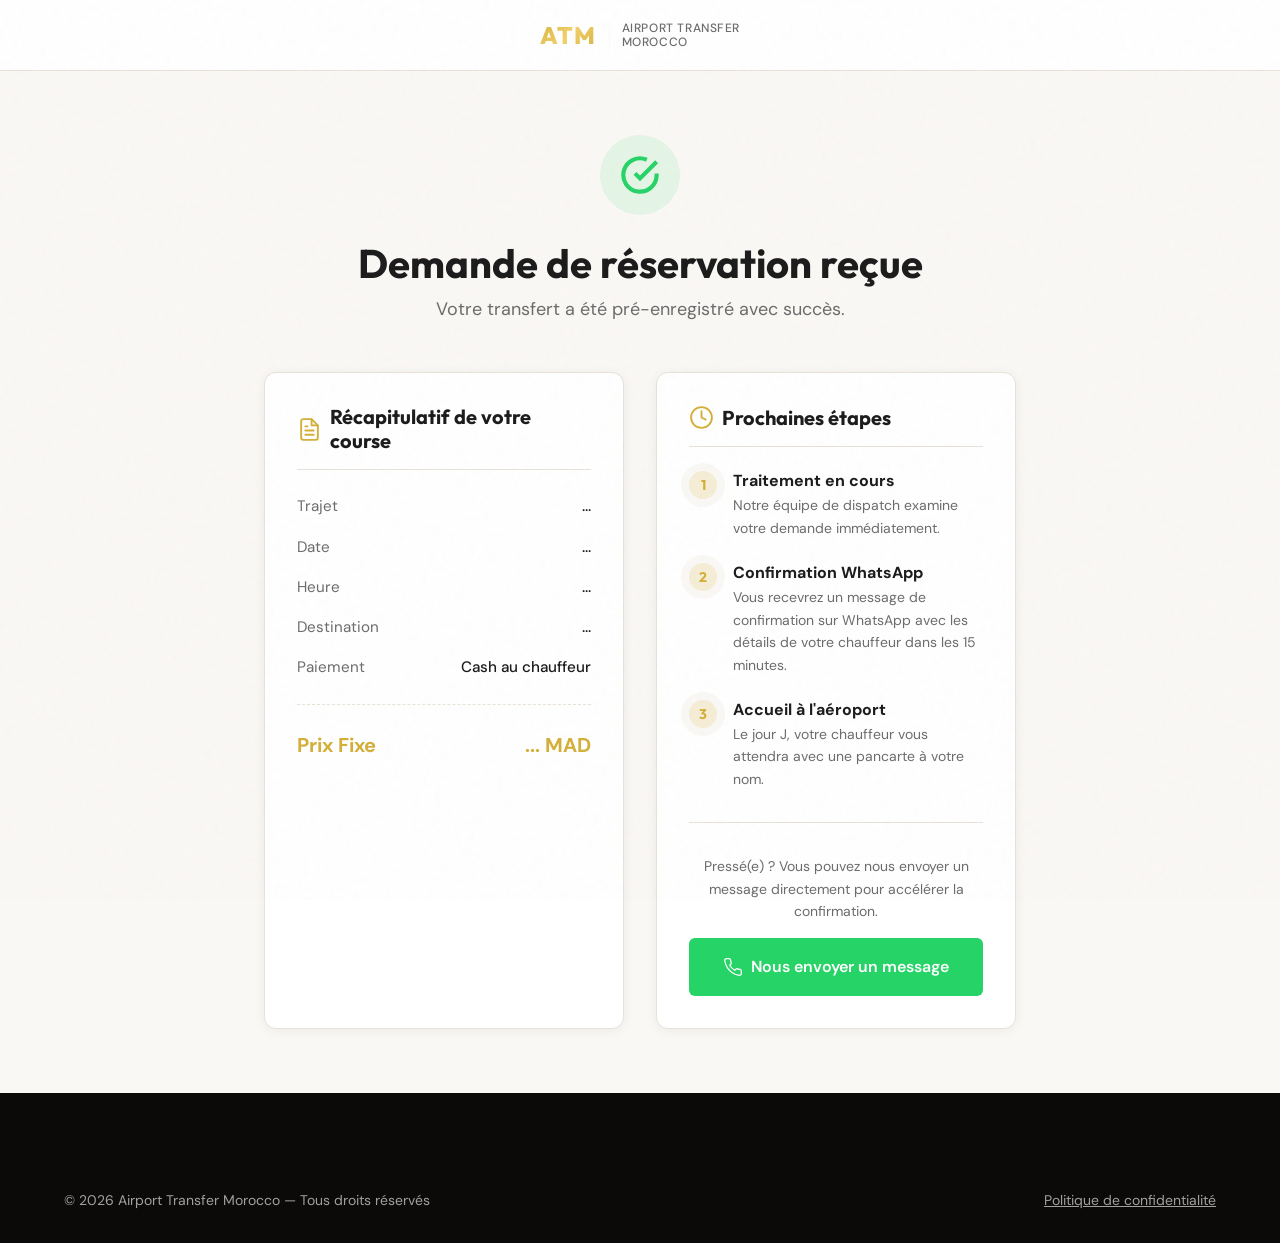
==== merci.html @ 4e2702f2 "Initial commit: Airport Transfer Landing Page" ====
<!DOCTYPE html>
<html lang="fr">
<head>
    <meta charset="UTF-8">
    <meta name="viewport" content="width=device-width, initial-scale=1.0">
    <title>Réservation Reçue | Airport Transfer Morocco</title>
    <meta name="robots" content="noindex, nofollow">
    
    <link rel="preconnect" href="https://fonts.googleapis.com">
    <link rel="preconnect" href="https://fonts.gstatic.com" crossorigin>
    <link href="https://fonts.googleapis.com/css2?family=DM+Sans:wght@400;500;700&family=Outfit:wght@400;500;600;700;800&display=swap" rel="stylesheet">

    <link rel="stylesheet" href="style.css">

    <!-- Google tag (gtag.js) - Placeholder for Ads Conversion -->
    <script async src="https://www.googletagmanager.com/gtag/js?id=AW-CONVERSION_ID"></script>
    <script>
      window.dataLayer = window.dataLayer || [];
      function gtag(){dataLayer.push(arguments);}
      gtag('js', new Date());
      gtag('config', 'AW-CONVERSION_ID');
      
      gtag('event', 'conversion', {
          'send_to': 'AW-CONVERSION_ID/CONVERSION_LABEL'
      });
    </script>

    <style>
        body {
            background-color: var(--bg);
        }

        /* Minimal Header for Checkout/Thank you page */
        .header-minimal {
            background-color: var(--bg-light);
            border-bottom: 1px solid var(--border);
            padding: 1rem 0;
            text-align: center;
        }

        .header-minimal .logo-wrapper {
            justify-content: center;
        }

        .header-minimal .logo {
            font-size: 1.5rem;
        }

        .header-minimal .logo-text {
            color: var(--text-muted);
        }

        .thank-you-container {
            max-width: 800px;
            margin: 4rem auto;
            padding: 0 1.5rem;
        }

        .success-header {
            text-align: center;
            margin-bottom: 3rem;
            animation: fadeInUp 0.6s ease-out;
        }

        .success-icon-large {
            display: inline-flex;
            align-items: center;
            justify-content: center;
            width: 80px;
            height: 80px;
            background-color: rgba(37, 211, 102, 0.1);
            border-radius: 50%;
            margin-bottom: 1.5rem;
        }

        .success-icon-large svg {
            width: 40px;
            height: 40px;
            stroke: var(--green);
            stroke-width: 2.5;
            fill: none;
        }

        .success-title {
            font-size: 2.5rem;
            color: var(--text);
            margin-bottom: 0.5rem;
        }

        .success-subtitle {
            font-size: 1.125rem;
            color: var(--text-muted);
        }

        .content-grid {
            display: grid;
            grid-template-columns: 1fr;
            gap: 2rem;
            animation: fadeInUp 0.8s ease-out;
        }

        @media (min-width: 768px) {
            .content-grid {
                grid-template-columns: 1fr 1fr;
            }
        }

        .info-card {
            background-color: var(--bg-light);
            border-radius: var(--radius-md);
            padding: 2rem;
            box-shadow: var(--shadow-sm);
            border: 1px solid var(--border);
        }

        .info-card h2 {
            font-size: 1.25rem;
            margin-bottom: 1.5rem;
            padding-bottom: 1rem;
            border-bottom: 1px solid var(--border);
            display: flex;
            align-items: center;
        }

        .info-card h2 svg {
            margin-right: 0.5rem;
            stroke: var(--gold);
        }

        /* Order Summary */
        .summary-list {
            list-style: none;
            padding: 0;
            margin: 0;
        }

        .summary-list li {
            display: flex;
            justify-content: space-between;
            margin-bottom: 1rem;
            font-size: 0.95rem;
        }

        .summary-list li span:first-child {
            color: var(--text-muted);
        }

        .summary-list li span:last-child {
            font-weight: 500;
            text-align: right;
            max-width: 60%;
        }

        .summary-total {
            display: flex;
            justify-content: space-between;
            margin-top: 1.5rem;
            padding-top: 1.5rem;
            border-top: 1px dashed var(--border);
            font-weight: 700;
            font-size: 1.25rem;
            color: var(--gold);
        }

        /* Next Steps */
        .next-steps-list {
            position: relative;
        }

        .step-item {
            display: flex;
            margin-bottom: 1.5rem;
        }

        .step-number {
            width: 28px;
            height: 28px;
            background-color: var(--gold-light);
            color: var(--gold);
            border-radius: 50%;
            display: flex;
            align-items: center;
            justify-content: center;
            font-weight: 700;
            font-size: 0.875rem;
            margin-right: 1rem;
            flex-shrink: 0;
        }

        .step-text h4 {
            font-size: 1rem;
            margin-bottom: 0.25rem;
            font-family: var(--font-body);
        }

        .step-text p {
            font-size: 0.875rem;
            color: var(--text-muted);
        }

        .whatsapp-cta {
            margin-top: 2rem;
            padding-top: 2rem;
            border-top: 1px solid var(--border);
            text-align: center;
        }

        .whatsapp-cta p {
            font-size: 0.875rem;
            color: var(--text-muted);
            margin-bottom: 1rem;
        }

        .btn-whatsapp-solid {
            display: inline-flex;
            align-items: center;
            justify-content: center;
            width: 100%;
            background: #25D366;
            color: #ffffff;
            padding: 1rem;
            border-radius: var(--radius-sm);
            font-weight: 600;
            transition: all 0.2s ease;
        }

        .btn-whatsapp-solid:hover {
            background: #1DA851;
            transform: translateY(-2px);
            color: #ffffff;
            box-shadow: 0 4px 15px rgba(37, 211, 102, 0.3);
        }

        @keyframes fadeInUp {
            from { opacity: 0; transform: translateY(20px); }
            to { opacity: 1; transform: translateY(0); }
        }
    </style>
</head>
<body>

    <!-- Minimal Checkout Header -->
    <header class="header-minimal">
        <div class="container">
            <a href="index.html" class="logo-wrapper" style="display:inline-flex;">
                <div class="logo">ATM</div>
                <div class="logo-divider"></div>
                <div class="logo-text" style="text-align:left;">Airport Transfer<br>Morocco</div>
            </a>
        </div>
    </header>

    <main class="thank-you-container">
        <div class="success-header">
            <div class="success-icon-large">
                <svg viewBox="0 0 24 24"><path d="M22 11.08V12a10 10 0 1 1-5.93-9.14"/><polyline points="22 4 12 14.01 9 11.01"/></svg>
            </div>
            <h1 class="success-title">Demande de réservation reçue</h1>
            <p class="success-subtitle">Votre transfert a été pré-enregistré avec succès.</p>
        </div>

        <div class="content-grid">
            <!-- Order Summary -->
            <div class="info-card">
                <h2>
                    <svg class="icon" viewBox="0 0 24 24"><path d="M14 2H6a2 2 0 0 0-2 2v16a2 2 0 0 0 2 2h12a2 2 0 0 0 2-2V8z"/><polyline points="14 2 14 8 20 8"/><line x1="16" y1="13" x2="8" y2="13"/><line x1="16" y1="17" x2="8" y2="17"/><polyline points="10 9 9 9 8 9"/></svg>
                    Récapitulatif de votre course
                </h2>
                <ul class="summary-list">
                    <li><span>Trajet</span> <span id="summary-direction">...</span></li>
                    <li><span>Date</span> <span id="summary-date">...</span></li>
                    <li><span>Heure</span> <span id="summary-time">...</span></li>
                    <li><span>Destination</span> <span id="summary-hotel">...</span></li>
                    <li><span>Paiement</span> <span>Cash au chauffeur</span></li>
                </ul>
                <div class="summary-total">
                    <span>Prix Fixe</span>
                    <span id="summary-price">... MAD</span>
                </div>
            </div>

            <!-- Next Steps -->
            <div class="info-card">
                <h2>
                    <svg class="icon" viewBox="0 0 24 24"><circle cx="12" cy="12" r="10"/><polyline points="12 6 12 12 16 14"/></svg>
                    Prochaines étapes
                </h2>
                
                <div class="next-steps-list">
                    <div class="step-item">
                        <div class="step-number">1</div>
                        <div class="step-text">
                            <h4>Traitement en cours</h4>
                            <p>Notre équipe de dispatch examine votre demande immédiatement.</p>
                        </div>
                    </div>
                    <div class="step-item">
                        <div class="step-number">2</div>
                        <div class="step-text">
                            <h4>Confirmation WhatsApp</h4>
                            <p>Vous recevrez un message de confirmation sur WhatsApp avec les détails de votre chauffeur dans les 15 minutes.</p>
                        </div>
                    </div>
                    <div class="step-item">
                        <div class="step-number">3</div>
                        <div class="step-text">
                            <h4>Accueil à l'aéroport</h4>
                            <p>Le jour J, votre chauffeur vous attendra avec une pancarte à votre nom.</p>
                        </div>
                    </div>
                </div>

                <div class="whatsapp-cta">
                    <p>Pressé(e) ? Vous pouvez nous envoyer un message directement pour accélérer la confirmation.</p>
                    <a href="https://wa.me/212645589342" id="final-whatsapp-btn" class="btn-whatsapp-solid" target="_blank" rel="noopener">
                        <svg class="icon" viewBox="0 0 24 24" style="margin-right:8px; stroke:currentColor; stroke-width:1.5;"><path d="M22 16.92v3a2 2 0 0 1-2.18 2 19.79 19.79 0 0 1-8.63-3.07 19.5 19.5 0 0 1-6-6 19.79 19.79 0 0 1-3.07-8.67A2 2 0 0 1 4.11 2h3a2 2 0 0 1 2 1.72c.127.96.361 1.903.7 2.81a2 2 0 0 1-.45 2.11L8.09 9.91a16 16 0 0 0 6 6l1.27-1.27a2 2 0 0 1 2.11-.45c.907.339 1.85.573 2.81.7A2 2 0 0 1 22 16.92z"/></svg>
                        Nous envoyer un message
                    </a>
                </div>
            </div>
        </div>
    </main>

    <!-- Footer -->
    <footer class="footer">
        <div class="container">
            <div class="footer-bottom" style="border-top: none;">
                <p>&copy; 2026 Airport Transfer Morocco — Tous droits réservés</p>
                <div class="footer-legal">
                    <a href="politique.html" target="_blank">Politique de confidentialité</a>
                </div>
            </div>
        </div>
    </footer>

    <script>
        document.addEventListener('DOMContentLoaded', () => {
            // Populate Order Summary
            const rawSummary = sessionStorage.getItem('bookingSummary');
            if (rawSummary) {
                try {
                    const summary = JSON.parse(rawSummary);
                    
                    // Format date to French
                    let dateStr = summary.date;
                    if(summary.date) {
                        const dateObj = new Date(summary.date);
                        if (!isNaN(dateObj)) {
                            dateStr = dateObj.toLocaleDateString('fr-FR', { weekday: 'long', day: 'numeric', month: 'long', year: 'numeric' });
                            // Capitalize first letter
                            dateStr = dateStr.charAt(0).toUpperCase() + dateStr.slice(1);
                        }
                    }

                    document.getElementById('summary-direction').textContent = summary.direction || 'Transfert privé';
                    document.getElementById('summary-date').textContent = dateStr || '-';
                    document.getElementById('summary-time').textContent = summary.time || '-';
                    document.getElementById('summary-hotel').textContent = summary.hotel || '-';
                    document.getElementById('summary-price').textContent = summary.price ? summary.price + ' MAD' : '-';
                } catch(e) {
                    console.error("Error parsing booking summary", e);
                }
            }

            // Populate WhatsApp Button
            const waUrl = sessionStorage.getItem('pendingWhatsAppReservation');
            if (waUrl) {
                document.getElementById('final-whatsapp-btn').href = waUrl;
            }
        });
    </script>
</body>
</html>
---- style.css ----
/* ==========================================================================
   1. VARIABLES & BASE SETUP
   ========================================================================== */
:root {
    --bg: #FAF8F5;
    --bg-light: #FFFFFF;
    --bg-dark: #0C0A09;
    --hero-bg: #1A1612;
    --text: #1A1A1A;
    --text-muted: #6B6B6B;
    --text-light: #E8E2D9;
    --gold: #D4AF37;
    --gold-hover: #BF9B30;
    --gold-light: #F5EDD6;
    --gold-gradient: linear-gradient(135deg, #D4AF37 0%, #F2D06B 50%, #D4AF37 100%);
    --green: #25D366;
    --green-hover: #1DA851;
    --border: #E8E2D9;
    --shadow: 0 8px 32px rgba(0, 0, 0, 0.1);
    --shadow-hover: 0 16px 48px rgba(0, 0, 0, 0.16);
    --shadow-sm: 0 2px 12px rgba(0,0,0,0.06);
    --shadow-gold: 0 4px 24px rgba(212, 175, 55, 0.3);
    --font-heading: 'Outfit', sans-serif;
    --font-body: 'DM Sans', sans-serif;
    --spacing-xs: 0.5rem;
    --spacing-sm: 1rem;
    --spacing-md: 2rem;
    --spacing-lg: 4rem;
    --spacing-xl: 6rem;
    --radius-sm: 6px;
    --radius-md: 12px;
    --radius-lg: 20px;
    --radius-pill: 50px;
}

* {
    box-sizing: border-box;
    margin: 0;
    padding: 0;
}

html {
    scroll-behavior: smooth;
    font-size: 16px; /* Base for rem */
}

body {
    font-family: var(--font-body);
    color: var(--text);
    background-color: var(--bg);
    line-height: 1.6;
    overflow-x: hidden; /* Prevent horizontal scroll */
    -webkit-font-smoothing: antialiased;
}

/* Texture Overlay */
body::before {
    content: "";
    position: fixed;
    top: 0; left: 0; width: 100vw; height: 100vh;
    background-image: url("data:image/svg+xml,%3Csvg viewBox='0 0 200 200' xmlns='http://www.w3.org/2000/svg'%3E%3Cfilter id='noiseFilter'%3E%3CfeTurbulence type='fractalNoise' baseFrequency='0.65' numOctaves='3' stitchTiles='stitch'/%3E%3C/filter%3E%3Crect width='100%25' height='100%25' filter='url(%23noiseFilter)' opacity='0.03'/%3E%3C/svg%3E");
    pointer-events: none;
    z-index: 9999;
}

a {
    color: var(--text);
    text-decoration: none;
    transition: color 0.2s ease;
}

a:hover {
    color: var(--gold);
}

img, svg {
    max-width: 100%;
    display: block;
}

.container {
    width: 100%;
    max-width: 1200px;
    margin: 0 auto;
    padding: 0 1.5rem;
}

.section-padding {
    padding: var(--spacing-lg) 0;
}

@media (min-width: 768px) {
    .section-padding {
        padding: var(--spacing-xl) 0;
    }
}

.bg-light {
    background-color: var(--bg-light);
}

.text-center {
    text-align: center;
}

.hidden {
    display: none !important;
}

/* Icon System */
.icon {
    display: inline-block;
    width: 1.25em;
    height: 1.25em;
    vertical-align: -0.2em;
    fill: none;
    stroke: currentColor;
    stroke-width: 1.8;
    stroke-linecap: round;
    stroke-linejoin: round;
    margin-right: 0.35em;
    flex-shrink: 0;
}

.icon-lg {
    width: 2.5rem;
    height: 2.5rem;
    margin-right: 0;
    margin-bottom: 1rem;
}

.icon-xl {
    width: 3.5rem;
    height: 3.5rem;
    margin-right: 0;
    margin-bottom: 1rem;
    stroke-width: 1.4;
}

.icon-gold { stroke: var(--gold); }
.icon-green { stroke: var(--green); }
.icon-filled { fill: currentColor; stroke: none; }

.feature-icon .icon { stroke: var(--gold); }

.check-icon {
    display: inline-block;
    width: 1em; height: 1em;
    margin-right: 0.3em;
    vertical-align: -0.1em;
    stroke: var(--gold);
    fill: none;
    stroke-width: 2.5;
}

/* ==========================================================================
   2. TYPOGRAPHY
   ========================================================================== */
h1, h2, h3, h4 {
    font-family: var(--font-heading);
    color: var(--text);
    line-height: 1.2;
    margin-bottom: var(--spacing-sm);
}

.section-title {
    font-size: 2rem;
    text-align: center;
    margin-bottom: var(--spacing-lg);
}

@media (min-width: 768px) {
    .section-title {
        font-size: 2.5rem;
    }
}

/* ==========================================================================
   3. GLOBAL UI COMPONENTS
   ========================================================================== */
/* Buttons */
button {
    font-family: var(--font-body);
    cursor: pointer;
    border: none;
    background: none;
}

.btn-primary, .btn-secondary, .btn-primary-small, .btn-secondary-small, .btn-whatsapp-pill {
    display: inline-flex;
    align-items: center;
    justify-content: center;
    font-weight: 500;
    transition: all 0.2s ease;
    text-align: center;
}

.btn-primary {
    background: var(--gold-gradient);
    color: var(--hero-bg);
    padding: 1rem 2rem;
    border-radius: var(--radius-sm);
    font-size: 1.125rem;
    font-weight: 700;
    min-height: 56px;
    letter-spacing: 0.02em;
    text-transform: none;
    box-shadow: var(--shadow-gold);
}

.btn-primary:hover {
    background: linear-gradient(135deg, #BF9B30 0%, #E8C84A 50%, #BF9B30 100%);
    color: var(--hero-bg);
    transform: translateY(-3px);
    box-shadow: 0 8px 32px rgba(212, 175, 55, 0.45);
}

.btn-secondary {
    background-color: transparent;
    color: var(--text);
    padding: 1rem 2rem;
    border-radius: var(--radius-sm);
    font-size: 1.125rem;
    min-height: 56px;
    border: 2px solid var(--text);
}

.btn-secondary:hover {
    background-color: var(--text);
    color: var(--bg-light);
}

.btn-large {
    width: 100%;
}

@media (min-width: 768px) {
    .btn-large {
        width: auto;
        padding: 1rem 3rem;
    }
}

.btn-whatsapp-outline {
    display: inline-flex;
    align-items: center;
    justify-content: center;
    background: transparent;
    color: var(--text-light);
    border: 1px solid rgba(255,255,255,0.2);
    padding: 0.5rem 1rem;
    border-radius: var(--radius-pill);
    font-size: 0.875rem;
    font-weight: 500;
    transition: all 0.3s ease;
}

.btn-whatsapp-outline .icon {
    stroke: var(--green);
    transition: stroke 0.3s ease;
}

.btn-whatsapp-outline:hover {
    background: rgba(37, 211, 102, 0.1);
    border-color: var(--green);
    color: var(--green);
}

.btn-whatsapp-outline:hover .icon {
    stroke: var(--green);
}

.btn-primary-small {
    background-color: var(--gold);
    color: var(--bg-light);
    padding: 0.5rem 1rem;
    border-radius: var(--radius-sm);
    font-size: 0.875rem;
}

.btn-secondary-small {
    background-color: transparent;
    color: var(--text);
    padding: 0.5rem 1rem;
    border-radius: var(--radius-sm);
    font-size: 0.875rem;
    border: 1px solid var(--border);
}

.btn-text {
    color: var(--text-muted);
    font-size: 0.875rem;
    text-decoration: underline;
    background: none;
    border: none;
    padding: 0;
    margin: 1rem 0;
}

/* Forms */
.input-group {
    margin-bottom: 1.5rem;
    display: flex;
    flex-direction: column;
}

.input-group label {
    font-size: 0.875rem;
    font-weight: 500;
    margin-bottom: 0.5rem;
    color: var(--text);
}

input[type="text"],
input[type="date"],
input[type="time"],
input[type="tel"],
select,
textarea {
    width: 100%;
    padding: 1rem;
    border: 1px solid var(--border);
    border-radius: var(--radius-sm);
    background-color: var(--bg-light);
    font-family: var(--font-body);
    font-size: 16px; /* Prevents iOS zoom */
    color: var(--text);
    transition: border-color 0.2s ease, box-shadow 0.2s ease;
}

input:focus, select:focus, textarea:focus {
    outline: none;
    border-color: var(--gold);
    box-shadow: 0 0 0 3px var(--gold-light);
}

input.error, select.error {
    border-color: #e53e3e;
}

.checkbox-group {
    display: flex;
    align-items: flex-start;
    gap: 0.5rem;
    margin-bottom: 1.5rem;
}

.checkbox-group input[type="checkbox"] {
    margin-top: 0.25rem;
    cursor: pointer;
}

.checkbox-group label {
    font-size: 0.875rem;
    color: var(--text-muted);
}

.checkbox-group a {
    text-decoration: underline;
}

/* Modals */
.modal {
    position: fixed;
    top: 0; left: 0; width: 100%; height: 100%;
    background-color: rgba(0, 0, 0, 0.85); /* Darkened slightly to compensate for lost blur */
    display: flex;
    align-items: center;
    justify-content: center;
    z-index: 1000;
    padding: 1rem;
    opacity: 0;
    pointer-events: none;
    transition: opacity 0.3s ease;
}

.modal:not(.hidden) {
    opacity: 1;
    pointer-events: auto;
}

.modal-content {
    background-color: var(--bg-light);
    padding: 2rem;
    border-radius: var(--radius-md);
    width: 100%;
    max-width: 600px;
    max-height: 90vh;
    overflow-y: auto;
    position: relative;
    transform: translateY(20px);
    transition: transform 0.3s ease;
}

.modal:not(.hidden) .modal-content {
    transform: translateY(0);
}

.modal-close {
    position: absolute;
    top: 1rem;
    right: 1rem;
    font-size: 1.5rem;
    color: var(--text-muted);
    background: none;
    border: none;
    cursor: pointer;
}

.success-content {
    max-width: 400px;
    padding: 3rem 2rem;
}

.success-icon {
    font-size: 4rem;
    margin-bottom: 1rem;
}

/* Cookie Banner */
.cookie-banner {
    position: fixed;
    bottom: 0;
    left: 0;
    width: 100%;
    background-color: var(--bg-light);
    box-shadow: 0 -4px 20px rgba(0,0,0,0.1);
    z-index: 10000;
    padding: 1.5rem 1rem;
    transform: translateY(100%);
    transition: transform 0.4s cubic-bezier(0.16, 1, 0.3, 1);
}

.cookie-banner:not(.hidden) {
    transform: translateY(0);
}

.cookie-content {
    max-width: 1200px;
    margin: 0 auto;
    display: flex;
    flex-direction: column;
    gap: 1rem;
    align-items: center;
    text-align: center;
}

.cookie-content p {
    font-size: 0.875rem;
    color: var(--text-muted);
}

.cookie-actions {
    display: flex;
    gap: 1rem;
}

@media (min-width: 768px) {
    .cookie-content {
        flex-direction: row;
        justify-content: space-between;
        text-align: left;
    }
}

/* Scroll Reveal */
.reveal {
    opacity: 0;
    transform: translateY(30px);
    transition: opacity 0.8s ease, transform 0.8s ease;
}

.reveal.visible {
    opacity: 1;
    transform: translateY(0);
}

/* ==========================================================================
   4. HEADER & FOOTER
   ========================================================================== */
.header {
    position: fixed;
    top: 0; left: 0; width: 100%;
    background-color: transparent;
    border-bottom: 1px solid rgba(255,255,255,0.05);
    transition: all 0.4s cubic-bezier(0.16, 1, 0.3, 1);
    z-index: 100;
}

.header.scrolled {
    background-color: rgba(12, 10, 9, 0.98); /* Less transparent to compensate for lost blur */
    border-bottom: 1px solid rgba(212, 175, 55, 0.15);
    box-shadow: 0 4px 30px rgba(0,0,0,0.5);
}

.header-container {
    display: flex;
    justify-content: space-between;
    align-items: center;
    height: 80px;
    transition: height 0.3s ease;
}

.header.scrolled .header-container {
    height: 64px;
}

.logo-wrapper {
    display: flex;
    align-items: center;
    gap: 0.75rem;
}

.logo {
    font-family: var(--font-heading);
    font-weight: 800;
    font-size: 1.5rem;
    background: var(--gold-gradient);
    -webkit-background-clip: text;
    -webkit-text-fill-color: transparent;
    background-clip: text;
    letter-spacing: 0.05em;
}

.logo-divider {
    width: 1px;
    height: 24px;
    background-color: rgba(232, 226, 217, 0.2);
}

.logo-text {
    font-family: var(--font-body);
    font-weight: 500;
    font-size: 0.75rem;
    color: var(--text-light);
    line-height: 1.2;
    letter-spacing: 0.05em;
    text-transform: uppercase;
}

.trust-under-cta span {
    display: flex;
    align-items: center;
    gap: 0.3rem;
}

.hero-review-badge {
    margin-top: 1.5rem;
    padding-top: 1.5rem;
    border-top: 1px solid rgba(255,255,255,0.1);
    display: flex;
    flex-direction: column;
    align-items: center;
    gap: 0.25rem;
    font-size: 0.85rem;
    color: rgba(232, 226, 217, 0.8);
}
.hero-review-badge .stars {
    color: var(--gold);
    font-size: 1.1rem;
    letter-spacing: 2px;
}
.hero-review-badge strong {
    color: var(--text-light);
}

.header-right {
    display: flex;
    align-items: center;
    gap: 1.5rem;
}

.header-tag {
    font-size: 0.8rem;
    color: rgba(232, 226, 217, 0.7);
    display: flex;
    align-items: center;
}

@media (max-width: 600px) {
    .hide-mobile { display: none !important; }
    .logo-text { display: none; }
    .logo-divider { display: none; }
    .btn-whatsapp-outline span { display: none; }
    .btn-whatsapp-outline { padding: 0.5rem; border-radius: 50%; width: 40px; height: 40px; }
    .btn-whatsapp-outline .icon { margin-right: 0; }
}

.footer {
    background-color: var(--bg-dark);
    color: var(--bg-light);
    padding: 4rem 0 2rem;
}

.footer-grid {
    display: grid;
    grid-template-columns: 1fr;
    gap: 2rem;
    margin-bottom: 3rem;
}

@media (min-width: 768px) {
    .footer-grid {
        grid-template-columns: 1fr 1fr;
    }
}

.footer-brand h3, .footer-services h3 {
    color: var(--gold);
    font-family: var(--font-heading);
    margin-bottom: 1rem;
    font-size: 1.25rem;
}

.footer-brand p {
    color: #A0A0A0;
    margin-bottom: 0.5rem;
}

.footer-brand a {
    color: var(--bg-light);
}

.footer-services ul {
    list-style: none;
}

.footer-services li {
    color: #A0A0A0;
    margin-bottom: 0.5rem;
}

.footer-bottom {
    border-top: 1px solid rgba(255,255,255,0.1);
    padding-top: 2rem;
    display: flex;
    flex-direction: column;
    gap: 1rem;
    text-align: center;
    color: #A0A0A0;
    font-size: 0.875rem;
}

.footer-legal {
    display: flex;
    flex-wrap: wrap;
    justify-content: center;
    gap: 1rem;
}

.footer-legal a {
    color: #A0A0A0;
    text-decoration: underline;
}

@media (min-width: 768px) {
    .footer-bottom {
        flex-direction: row;
        justify-content: space-between;
        text-align: left;
    }
}

/* ==========================================================================
   5. SECTIONS
   ========================================================================== */

/* Hero (Phase 1) — Dark Cinematic */
.hero {
    padding-top: 100px;
    padding-bottom: var(--spacing-lg);
    display: flex;
    flex-direction: column;
    align-items: center;
    text-align: center;
    background: linear-gradient(rgba(12, 10, 9, 0.6), rgba(12, 10, 9, 0.85)), url('hero-bg.jpg');
    background-size: cover;
    background-position: center;
    position: relative;
    overflow: hidden;
}

.hero::before {
    content: '';
    position: absolute;
    top: 0; left: 0; width: 100%; height: 100%;
    background: radial-gradient(ellipse at 50% 0%, rgba(212,175,55,0.15) 0%, transparent 70%);
    pointer-events: none;
}

.hero h1, .hero .hero-subtitle, .hero .trust-under-cta span { color: var(--text-light); }
.hero .hero-subtitle { color: rgba(232, 226, 217, 0.7); }
.hero .trust-under-cta span { color: rgba(232, 226, 217, 0.6); }

@media (min-width: 768px) {
    .hero {
        padding-top: 130px;
        padding-bottom: var(--spacing-xl);
    }
}

.trust-bar-top {
    font-size: 0.8rem;
    color: rgba(232, 226, 217, 0.7);
    margin-bottom: 2rem;
    display: inline-block;
    padding: 0.4rem 1rem;
    background-color: rgba(255,255,255,0.06);
    border-radius: var(--radius-pill);
    border: 1px solid rgba(212,175,55,0.2);
    letter-spacing: 0.03em;
}

.hero-title {
    font-size: 2.75rem;
    margin-bottom: 1.25rem;
    letter-spacing: -0.02em;
    line-height: 1.1;
}

@media (min-width: 768px) {
    .hero-title {
        font-size: 4.5rem;
    }
}

.hero-subtitle {
    font-size: 1.125rem;
    margin-bottom: 2.5rem;
    max-width: 550px;
    margin-left: auto;
    margin-right: auto;
    line-height: 1.7;
}

.hero-calculator {
    background: rgba(20, 18, 16, 0.85); /* Slightly darker solid background to compensate for lost blur */
    border: 1px solid rgba(212,175,55,0.15);
    border-radius: var(--radius-lg);
    padding: 2rem;
    width: 100%;
    max-width: 560px;
    margin: 0 auto 3rem;
    position: relative;
    z-index: 1;
}

.calc-inputs {
    display: grid;
    grid-template-columns: 1fr;
    gap: 1rem;
}

@media (min-width: 600px) {
    .calc-inputs {
        grid-template-columns: 1fr 1fr;
    }
}

.calc-inputs .input-group { margin-bottom: 0; }

.calc-inputs select {
    background-color: rgba(255,255,255,0.08);
    border: 1px solid rgba(255,255,255,0.12);
    color: var(--text-light);
    font-weight: 500;
}

.calc-inputs select option { background: var(--hero-bg); color: var(--text-light); }

.price-display-box {
    background: rgba(212,175,55,0.1);
    border: 1px solid rgba(212,175,55,0.2);
    border-radius: var(--radius-md);
    padding: 1.5rem;
    margin: 1.5rem 0;
    text-align: center;
}

.price-anchor {
    color: rgba(232,226,217,0.5);
    font-size: 0.85rem;
    margin-bottom: 0.5rem;
}

.strikethrough {
    text-decoration: line-through;
    color: #ef4444;
}

.price-final {
    font-size: 1.75rem;
    font-weight: 700;
    color: var(--text-light);
    font-family: var(--font-heading);
}

#hero-price {
    background: var(--gold-gradient);
    -webkit-background-clip: text;
    -webkit-text-fill-color: transparent;
    background-clip: text;
}

.price-note {
    font-size: 0.85rem;
    font-weight: 400;
    font-family: var(--font-body);
    color: rgba(232,226,217,0.5);
}

.trust-under-cta {
    display: flex;
    flex-wrap: wrap;
    justify-content: center;
    gap: 1rem;
    margin-top: 1rem;
    font-size: 0.875rem;
    color: var(--text-muted);
}

.hero-stats {
    display: grid;
    grid-template-columns: 1fr;
    gap: 1.5rem;
    width: 100%;
    max-width: 800px;
    margin: 0 auto;
}

@media (min-width: 600px) {
    .hero-stats {
        grid-template-columns: repeat(3, 1fr);
    }
}

.stat-card {
    padding: 1.75rem;
    background: rgba(20, 18, 16, 0.6); /* Slightly more opaque */
    border-radius: var(--radius-md);
    border: 1px solid rgba(212,175,55,0.12);
    transition: border-color 0.3s ease;
}

.stat-card:hover { border-color: rgba(212,175,55,0.3); }

.stat-card strong {
    display: block;
    font-family: var(--font-heading);
    font-size: 1.75rem;
    background: var(--gold-gradient);
    -webkit-background-clip: text;
    -webkit-text-fill-color: transparent;
    background-clip: text;
    margin-bottom: 0.5rem;
}

.stat-card p {
    font-size: 0.875rem;
    color: rgba(232,226,217,0.6);
}

/* Trust Ticker */
.trust-ticker {
    background: var(--hero-bg);
    padding: 0.9rem 0;
    overflow: hidden;
    white-space: nowrap;
    border-top: 1px solid rgba(212,175,55,0.15);
    border-bottom: 1px solid rgba(212,175,55,0.15);
}

.ticker-content {
    display: inline-block;
    padding-left: 100%;
    animation: ticker 35s linear infinite;
    font-weight: 500;
    font-size: 0.9rem;
    color: var(--gold);
    letter-spacing: 0.03em;
}

@keyframes ticker {
    0% { transform: translate3d(0, 0, 0); }
    100% { transform: translate3d(-100%, 0, 0); }
}

/* Booking Form (Phase 2) */
.booking-section {
    background-color: var(--bg);
}

.booking-card {
    background-color: var(--bg-light);
    border-radius: var(--radius-lg);
    padding: 2.5rem 1.5rem;
    box-shadow: var(--shadow);
    max-width: 800px;
    margin: 0 auto;
    border-top: 4px solid var(--gold);
    position: relative;
    overflow: hidden;
}

.booking-card::before {
    content: '';
    position: absolute;
    top: 0; left: 0; right: 0;
    height: 120px;
    background: linear-gradient(180deg, var(--gold-light) 0%, transparent 100%);
    opacity: 0.4;
    pointer-events: none;
}

@media (min-width: 768px) {
    .booking-card {
        padding: 3rem;
    }
}

.booking-card h2 {
    text-align: center;
    font-size: 1.75rem;
    margin-bottom: 0.5rem;
}

.booking-subtitle {
    text-align: center;
    color: var(--text-muted);
    margin-bottom: 2rem;
    font-weight: 500;
}

#form-price-display {
    color: var(--gold);
    font-weight: 700;
}

.form-grid {
    display: grid;
    grid-template-columns: 1fr;
    gap: 1rem;
}

@media (min-width: 600px) {
    .form-grid {
        grid-template-columns: 1fr 1fr;
    }
    .full-width {
        grid-column: 1 / -1;
    }
}

.btn-submit {
    width: 100%;
    margin-top: 1rem;
}

.trust-under-submit {
    margin-top: 1.5rem;
    text-align: center;
    font-size: 0.875rem;
    color: var(--text-muted);
}

.trust-under-submit p {
    margin-bottom: 0.25rem;
}

/* Why Choose Us */
.features-grid {
    display: grid;
    grid-template-columns: 1fr;
    gap: 2rem;
}

@media (min-width: 768px) {
    .features-grid {
        grid-template-columns: repeat(3, 1fr);
    }
}

.feature-card {
    background-color: var(--bg);
    padding: 2rem;
    border-radius: var(--radius-md);
    text-align: center;
    transition: transform 0.2s ease;
}

.feature-card:hover {
    transform: translateY(-5px);
}

.feature-icon {
    font-size: 2.5rem;
    margin-bottom: 1rem;
}

.feature-card h3 {
    font-size: 1.25rem;
    margin-bottom: 1rem;
}

.feature-card p {
    color: var(--text-muted);
}

/* Vehicles */
.vehicles-grid {
    display: grid;
    grid-template-columns: 1fr;
    gap: 2rem;
    max-width: 1000px;
    margin: 0 auto;
}

@media (min-width: 768px) {
    .vehicles-grid {
        grid-template-columns: repeat(3, 1fr);
    }
}

.vehicle-card {
    background-color: var(--bg-light);
    border-radius: var(--radius-md);
    padding: 2rem;
    text-align: center;
    box-shadow: var(--shadow-sm);
    border: 1px solid var(--border);
    position: relative;
    display: flex;
    flex-direction: column;
}

.vehicle-card.popular {
    border: 2px solid var(--gold);
    transform: scale(1.02);
    box-shadow: var(--shadow);
}

.popular-badge {
    position: absolute;
    top: -12px;
    left: 50%;
    transform: translateX(-50%);
    background-color: var(--gold);
    color: var(--bg-light);
    padding: 0.25rem 1rem;
    border-radius: var(--radius-pill);
    font-size: 0.75rem;
    font-weight: 700;
    text-transform: uppercase;
}

.vehicle-icon {
    font-size: 3rem;
    margin-bottom: 1rem;
}

.vehicle-desc {
    color: var(--text-muted);
    font-size: 0.875rem;
    margin-bottom: 1.5rem;
}

.vehicle-features {
    list-style: none;
    text-align: left;
    margin-bottom: 2rem;
    flex-grow: 1;
}

.vehicle-features li {
    font-size: 0.875rem;
    margin-bottom: 0.5rem;
    color: var(--text-muted);
}

.vehicle-price {
    font-family: var(--font-heading);
    font-size: 1.25rem;
    font-weight: 700;
    color: var(--gold);
    margin-bottom: 1.5rem;
}

/* Popular Routes */
.routes-table {
    background-color: var(--bg-light);
    border-radius: var(--radius-md);
    overflow: hidden;
    box-shadow: var(--shadow-sm);
    max-width: 800px;
    margin: 0 auto 1.5rem;
}

.route-row {
    display: grid;
    grid-template-columns: 1fr auto auto;
    gap: 1rem;
    padding: 1rem 1.5rem;
    border-bottom: 1px solid var(--border);
    align-items: center;
}

.route-row:last-child {
    border-bottom: none;
}

.route-name {
    font-weight: 500;
}

.route-price {
    font-weight: 700;
    color: var(--gold);
}

.route-time {
    color: var(--text-muted);
    font-size: 0.875rem;
    text-align: right;
    min-width: 60px;
}

@media (max-width: 599px) {
    .route-row {
        grid-template-columns: 1fr;
        gap: 0.5rem;
    }
    .route-price, .route-time {
        text-align: left;
    }
}

.routes-note {
    text-align: center;
    font-size: 0.875rem;
    color: var(--text-muted);
}

/* How It Works */
.steps-grid {
    display: grid;
    grid-template-columns: 1fr;
    gap: 2rem;
    max-width: 1000px;
    margin: 0 auto;
    position: relative;
}

@media (min-width: 768px) {
    .steps-grid {
        grid-template-columns: repeat(4, 1fr);
    }
    /* Connecting line */
    .steps-grid::before {
        content: '';
        position: absolute;
        top: 24px;
        left: 12.5%;
        right: 12.5%;
        height: 2px;
        background-color: var(--border);
        z-index: 0;
    }
}

.step-card {
    text-align: center;
    position: relative;
    z-index: 1;
}

.step-number {
    width: 48px;
    height: 48px;
    background-color: var(--gold);
    color: var(--bg-light);
    border-radius: 50%;
    display: flex;
    align-items: center;
    justify-content: center;
    font-family: var(--font-heading);
    font-size: 1.25rem;
    font-weight: 700;
    margin: 0 auto 1rem;
    box-shadow: 0 0 0 8px var(--bg);
}

.step-card h3 {
    font-size: 1.125rem;
    margin-bottom: 0.5rem;
}

.step-card p {
    font-size: 0.875rem;
    color: var(--text-muted);
}

/* Trust Widgets */
.trust-widgets-container {
    display: flex;
    flex-wrap: wrap;
    justify-content: center;
    gap: 1.5rem;
    margin-bottom: 3rem;
}

.trust-widget {
    background: var(--bg-light);
    border: 1px solid var(--border);
    border-radius: var(--radius-md);
    padding: 1.25rem 1.5rem;
    min-width: 280px;
    box-shadow: 0 4px 15px rgba(0,0,0,0.03);
    transition: transform 0.3s ease;
}

.trust-widget:hover {
    transform: translateY(-3px);
    box-shadow: 0 8px 25px rgba(0,0,0,0.05);
}

.widget-header {
    display: flex;
    justify-content: space-between;
    align-items: center;
    margin-bottom: 0.5rem;
}

.widget-logo {
    display: flex;
    align-items: center;
    gap: 0.5rem;
    font-weight: 600;
    font-size: 1.1rem;
    color: var(--text);
}

.widget-rating {
    display: flex;
    align-items: center;
    gap: 0.3rem;
}

.widget-rating strong {
    font-size: 1.2rem;
}

.widget-desc {
    font-size: 0.85rem;
    color: var(--text-muted);
    margin: 0;
}

.reviews-grid {
    display: grid;
    grid-template-columns: 1fr;
    gap: 2rem;
}

@media (min-width: 768px) {
    .reviews-grid {
        grid-template-columns: repeat(3, 1fr);
    }
}

.review-card {
    background-color: var(--bg-light);
    padding: 2rem;
    border-radius: var(--radius-md);
    box-shadow: var(--shadow-sm);
}

.review-stars {
    color: var(--gold);
    margin-bottom: 1rem;
    font-size: 1.25rem;
}

.review-text {
    font-style: italic;
    margin-bottom: 1.5rem;
    color: var(--text);
}

.review-author {
    font-size: 0.875rem;
    color: var(--text-muted);
    font-weight: 500;
}

/* FAQ */
.faq-accordion {
    max-width: 800px;
    margin: 0 auto;
}

.faq-item {
    border-bottom: 1px solid var(--border);
}

.faq-question {
    width: 100%;
    text-align: left;
    padding: 1.5rem 0;
    font-size: 1.125rem;
    font-weight: 500;
    display: flex;
    justify-content: space-between;
    align-items: center;
    color: var(--text);
}

.faq-icon {
    font-size: 1.5rem;
    color: var(--gold);
    transition: transform 0.3s ease;
}

.faq-item.active .faq-icon {
    transform: rotate(45deg);
}

.faq-answer {
    max-height: 0;
    overflow: hidden;
    transition: max-height 0.3s ease;
}

.faq-answer p {
    padding-bottom: 1.5rem;
    color: var(--text-muted);
}

/* CTA Banner */
.cta-banner {
    background-color: var(--gold-light);
}

.cta-banner h2 {
    font-size: 2rem;
    margin-bottom: 0.5rem;
}

.cta-banner p {
    color: var(--text-muted);
    margin-bottom: 2rem;
    font-size: 1.125rem;
}

.cta-buttons {
    display: flex;
    flex-wrap: wrap;
    justify-content: center;
    gap: 1rem;
}

/* ==========================================================================
   6. MOBILE STICKY CTA & FLOATING WHATSAPP
   ========================================================================== */
.mobile-sticky-cta {
    position: fixed;
    bottom: 0;
    left: 0;
    width: 100%;
    background-color: var(--bg-light);
    box-shadow: 0 -4px 10px rgba(0,0,0,0.05);
    padding: 1rem;
    display: flex;
    justify-content: space-between;
    align-items: center;
    z-index: 90;
    transform: translateY(100%);
    transition: transform 0.3s ease;
}

.mobile-sticky-cta.visible {
    transform: translateY(0);
}

@media (min-width: 768px) {
    .mobile-sticky-cta {
        display: none !important;
    }
}

.sticky-price {
    font-family: var(--font-heading);
    font-weight: 700;
    font-size: 1.25rem;
    color: var(--gold);
    display: flex;
    flex-direction: column;
}

.sticky-note {
    font-family: var(--font-body);
    font-weight: 400;
    font-size: 0.75rem;
    color: var(--text-muted);
}

.whatsapp-float {
    position: fixed;
    bottom: 20px;
    right: 20px;
    background-color: var(--green);
    width: 60px;
    height: 60px;
    border-radius: 50%;
    display: flex;
    align-items: center;
    justify-content: center;
    box-shadow: var(--shadow);
    z-index: 95;
    transition: transform 0.3s ease, box-shadow 0.3s ease;
    animation: pulse 2s infinite;
}

.whatsapp-float:hover {
    transform: scale(1.1);
    box-shadow: var(--shadow-hover);
    animation: none;
}

@keyframes pulse {
    0% { box-shadow: 0 0 0 0 rgba(45, 106, 79, 0.4); }
    70% { box-shadow: 0 0 0 15px rgba(45, 106, 79, 0); }
    100% { box-shadow: 0 0 0 0 rgba(45, 106, 79, 0); }
}

@media (max-width: 767px) {
    .whatsapp-float {
        bottom: 80px; /* Above the sticky CTA */
    }
}
/* ========== PREMIUM DATE & TIME INPUTS ========== */
.quick-date-row {
    display: flex;
    gap: 0.5rem;
    margin-bottom: 0.65rem;
}

.qd-btn {
    flex: 1;
    padding: 0.5rem 0;
    font-size: 0.8rem;
    font-weight: 600;
    font-family: inherit;
    border: 1.5px solid var(--border);
    border-radius: 8px;
    background: transparent;
    color: var(--text-muted);
    cursor: pointer;
    transition: all 0.15s ease;
    text-align: center;
}

.qd-btn:hover {
    border-color: var(--gold);
    color: var(--gold);
}

.qd-btn.active {
    background: var(--gold);
    border-color: var(--gold);
    color: #1a1006;
    font-weight: 700;
}

.premium-input-wrap {
    position: relative;
    display: flex;
    align-items: center;
}

.premium-input-wrap .input-prefix-icon {
    position: absolute;
    left: 0.85rem;
    width: 16px;
    height: 16px;
    fill: none;
    stroke: var(--text-muted);
    stroke-width: 1.8;
    stroke-linecap: round;
    stroke-linejoin: round;
    pointer-events: none;
    flex-shrink: 0;
}

.premium-input-wrap input {
    width: 100%;
    padding-left: 2.5rem !important;
    padding-right: 1rem;
    height: 52px;
    font-size: 1rem;
    font-weight: 600;
    font-family: inherit;
    border: 1.5px solid var(--border);
    border-radius: 10px;
    background: var(--card-bg);
    color: var(--text);
    transition: border-color 0.2s ease, box-shadow 0.2s ease;
    cursor: pointer;
    -webkit-appearance: none;
    appearance: none;
}

.premium-input-wrap input:focus {
    outline: none;
    border-color: var(--gold);
    box-shadow: 0 0 0 3px rgba(212,175,55,0.12);
}

.field-hint {
    font-size: 0.75rem;
    color: var(--text-muted);
    margin-top: 0.45rem;
    line-height: 1.4;
}

/* Field validation error flash */
.field-error {
    border-color: #e53e3e !important;
    box-shadow: 0 0 0 3px rgba(229, 62, 62, 0.2) !important;
    animation: errorShake 0.3s ease;
}

@keyframes errorShake {
    0%, 100% { transform: translateX(0); }
    25%       { transform: translateX(-6px); }
    75%       { transform: translateX(6px); }
}
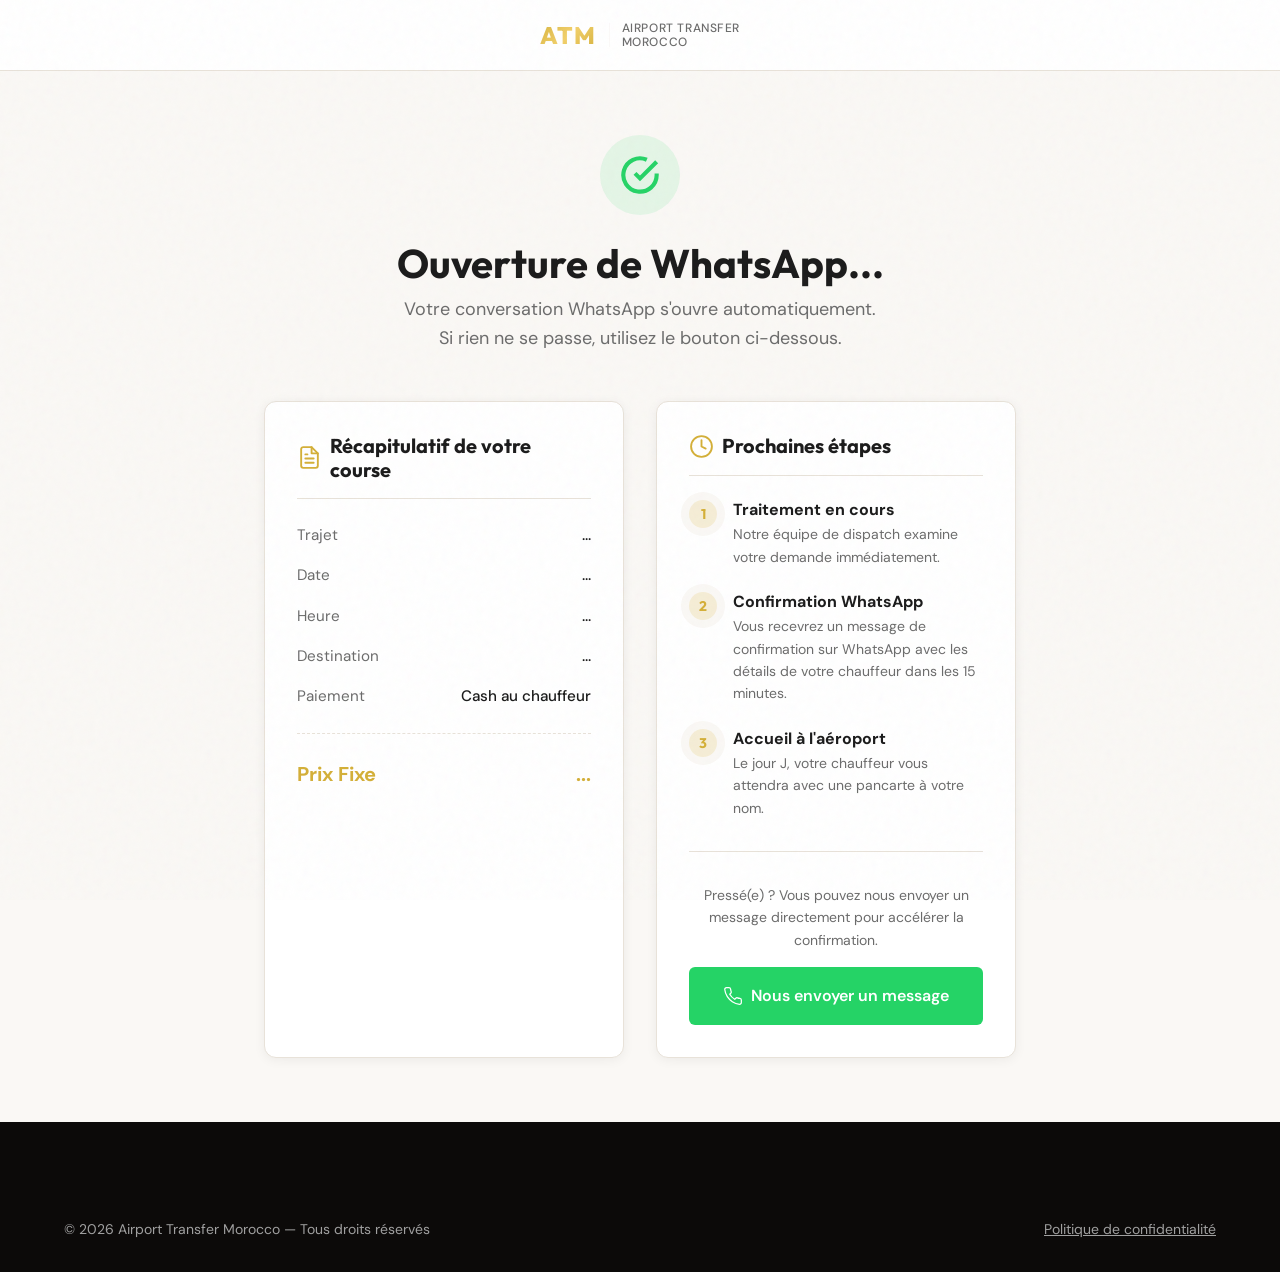
==== commit 948be256: "fix: direct WhatsApp open on form submit — remove broken /api/notify flow, swap hero CTAs, fix merci" ====
--- a/merci.html
+++ b/merci.html
@@ -5,6 +5,8 @@
     <meta name="viewport" content="width=device-width, initial-scale=1.0">
     <title>Réservation Reçue | Airport Transfer Morocco</title>
     <meta name="robots" content="noindex, nofollow">
+    <link rel="icon" type="image/png" href="/favicon.png">
+    <link rel="apple-touch-icon" href="/apple-touch-icon.png">
     
     <link rel="preconnect" href="https://fonts.googleapis.com">
     <link rel="preconnect" href="https://fonts.gstatic.com" crossorigin>
@@ -13,15 +15,15 @@
     <link rel="stylesheet" href="style.css">
 
     <!-- Google tag (gtag.js) - Placeholder for Ads Conversion -->
-    <script async src="https://www.googletagmanager.com/gtag/js?id=AW-CONVERSION_ID"></script>
+    <script async src="https://www.googletagmanager.com/gtag/js?id=AW-16595278382"></script>
     <script>
       window.dataLayer = window.dataLayer || [];
       function gtag(){dataLayer.push(arguments);}
       gtag('js', new Date());
-      gtag('config', 'AW-CONVERSION_ID');
+      gtag('config', 'AW-16595278382');
       
       gtag('event', 'conversion', {
-          'send_to': 'AW-CONVERSION_ID/CONVERSION_LABEL'
+          'send_to': 'AW-16595278382/CONVERSION_LABEL'
       });
     </script>
 
@@ -255,8 +257,8 @@
             <div class="success-icon-large">
                 <svg viewBox="0 0 24 24"><path d="M22 11.08V12a10 10 0 1 1-5.93-9.14"/><polyline points="22 4 12 14.01 9 11.01"/></svg>
             </div>
-            <h1 class="success-title">Demande de réservation reçue</h1>
-            <p class="success-subtitle">Votre transfert a été pré-enregistré avec succès.</p>
+            <h1 class="success-title">Ouverture de WhatsApp...</h1>
+            <p class="success-subtitle">Votre conversation WhatsApp s'ouvre automatiquement.<br>Si rien ne se passe, utilisez le bouton ci-dessous.</p>
         </div>
 
         <div class="content-grid">
@@ -275,7 +277,7 @@
                 </ul>
                 <div class="summary-total">
                     <span>Prix Fixe</span>
-                    <span id="summary-price">... MAD</span>
+                    <span id="summary-price">...</span>
                 </div>
             </div>
 
@@ -335,37 +337,36 @@
 
     <script>
         document.addEventListener('DOMContentLoaded', () => {
-            // Populate Order Summary
+            const waUrl = sessionStorage.getItem('pendingWhatsAppReservation')
+                       || 'https://wa.me/212645589342';
+
+            // ── Auto-open WhatsApp immediately ────────────────────────────
+            window.open(waUrl, '_blank');
+
+            // ── Update WhatsApp button href ───────────────────────────────
+            const waBtn = document.getElementById('final-whatsapp-btn');
+            if (waBtn) waBtn.href = waUrl;
+
+            // ── Populate Order Summary if data exists ─────────────────────
             const rawSummary = sessionStorage.getItem('bookingSummary');
             if (rawSummary) {
                 try {
                     const summary = JSON.parse(rawSummary);
-                    
-                    // Format date to French
                     let dateStr = summary.date;
-                    if(summary.date) {
+                    if (summary.date) {
                         const dateObj = new Date(summary.date);
                         if (!isNaN(dateObj)) {
                             dateStr = dateObj.toLocaleDateString('fr-FR', { weekday: 'long', day: 'numeric', month: 'long', year: 'numeric' });
-                            // Capitalize first letter
                             dateStr = dateStr.charAt(0).toUpperCase() + dateStr.slice(1);
                         }
                     }
-
-                    document.getElementById('summary-direction').textContent = summary.direction || 'Transfert privé';
-                    document.getElementById('summary-date').textContent = dateStr || '-';
-                    document.getElementById('summary-time').textContent = summary.time || '-';
-                    document.getElementById('summary-hotel').textContent = summary.hotel || '-';
-                    document.getElementById('summary-price').textContent = summary.price ? summary.price + ' MAD' : '-';
-                } catch(e) {
-                    console.error("Error parsing booking summary", e);
-                }
-            }
-
-            // Populate WhatsApp Button
-            const waUrl = sessionStorage.getItem('pendingWhatsAppReservation');
-            if (waUrl) {
-                document.getElementById('final-whatsapp-btn').href = waUrl;
+                    const dir = document.getElementById('summary-direction');
+                    const dat = document.getElementById('summary-date');
+                    const prc = document.getElementById('summary-price');
+                    if (dir) dir.textContent = summary.direction || 'Transfert privé';
+                    if (dat) dat.textContent = dateStr || '-';
+                    if (prc) prc.textContent = summary.price ? summary.price + '€' : '-';
+                } catch(e) {}
             }
         });
     </script>
